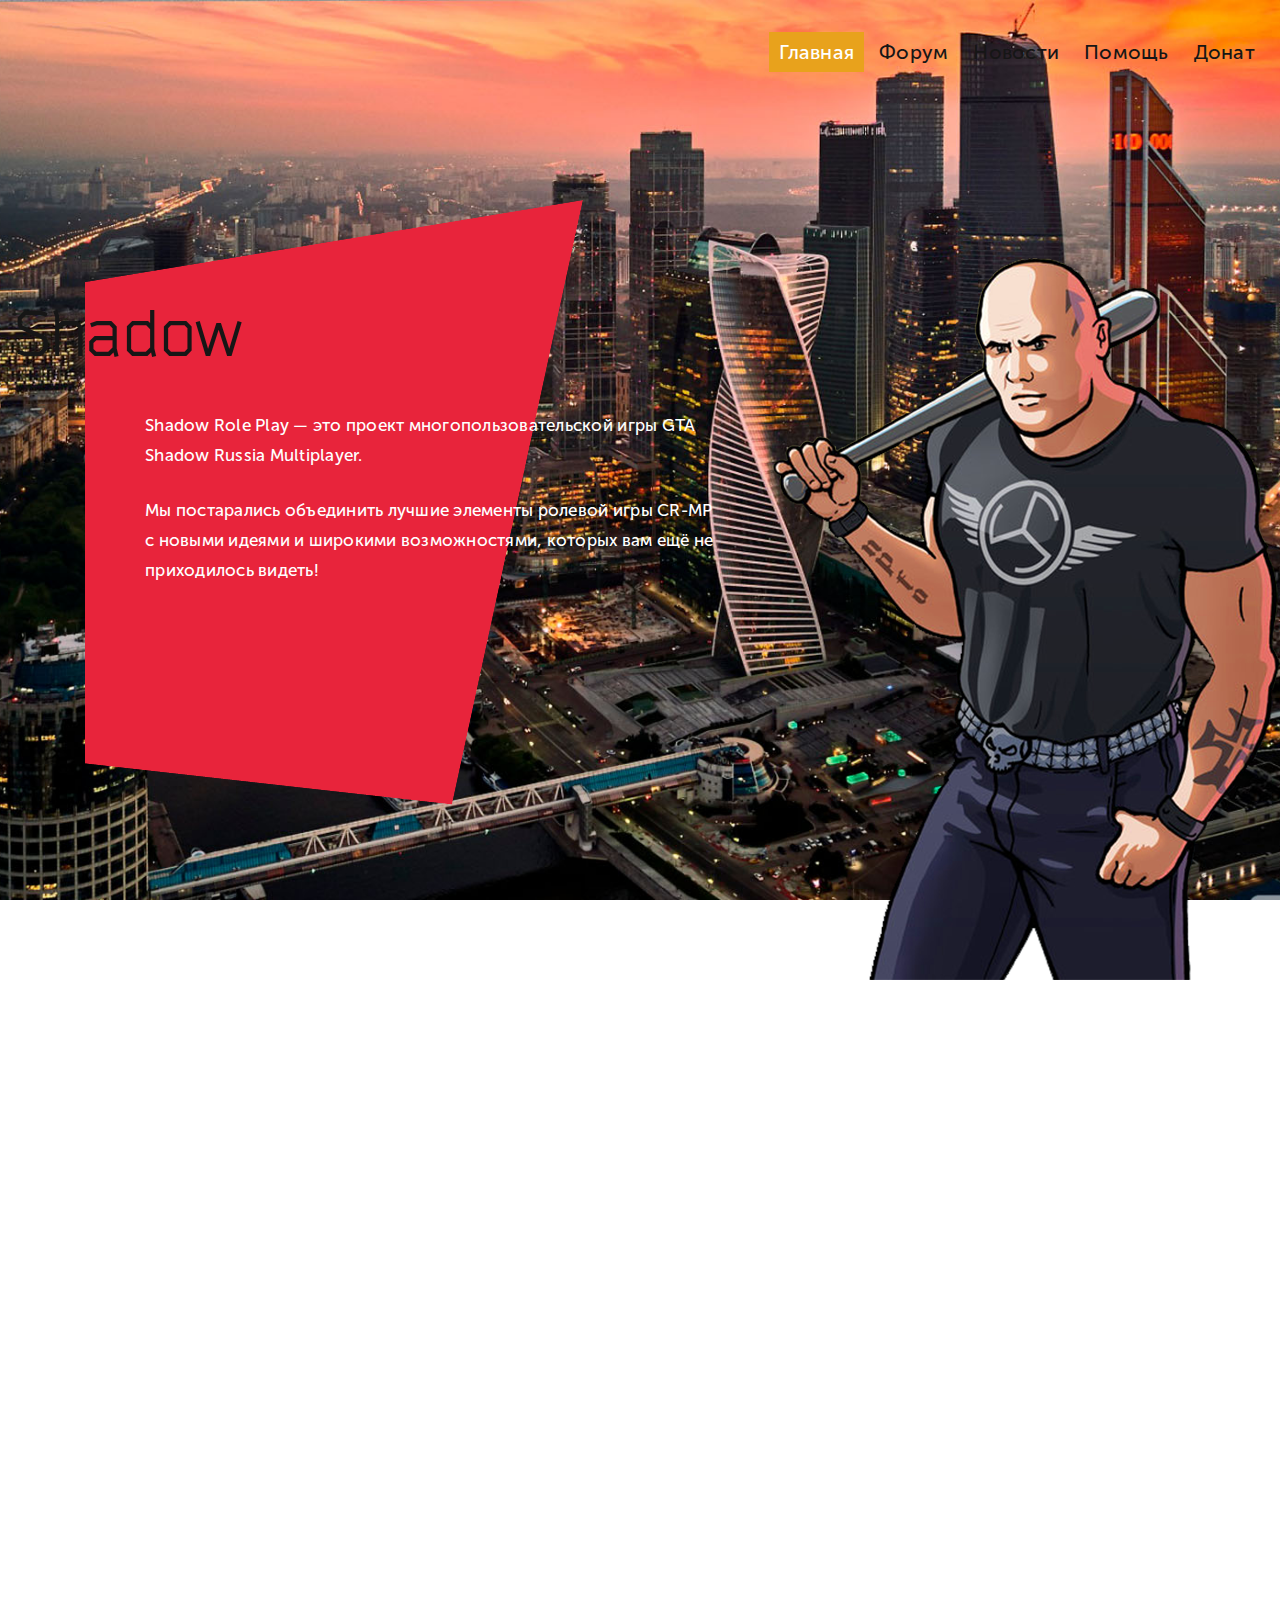
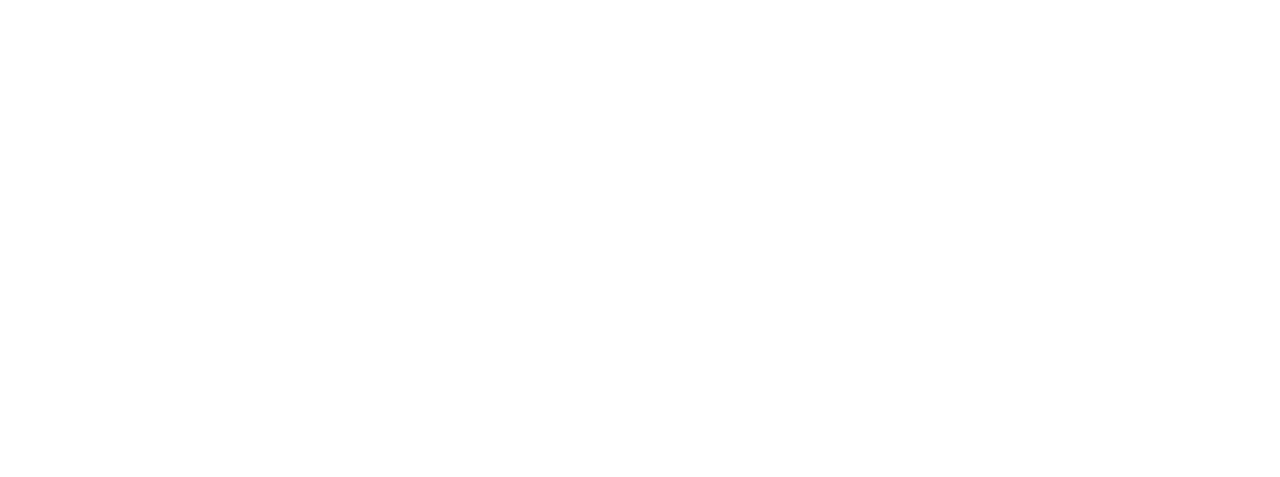
==== index.html @ d0407b4a "init.commit" ====
<!DOCTYPE html>
<html lang="ru">
<head>
	<meta charset="utf-8" />
    <meta http-equiv="X-UA-Compatible" content="IE=edge">
    <meta name="viewport" content="width=device-width, initial-scale=1">	
	<title>Shadow Role Play - Главная страница</title>
	<meta name="keywords" content="" />
	<meta name="description" content="" />    
    <script src="https://cdnjs.cloudflare.com/ajax/libs/html5shiv/3.7.3/html5shiv.min.js"></script>
	<link href="templates/crmp-rp-v3/css/font-awesome.min.css" rel="stylesheet">
	<link rel="stylesheet" href="templates/crmp-rp/jquery-ui.css">
    <link href="templates/crmp-rp-v3/css/style.css@v=1.09.css" rel="stylesheet">	
</head>

<body class="homepage">

<div class="wrapper">

	<header class="header" id="parallax">
        <div class="wrap">
            <a class="logo wow fadeInDown" href="index.html#"></a>
            <a class="navicon-button wow fadeInDown" role="button" data-wow-delay="0.5s" id="main_menu"><span class="navicon"></span></a>
            <nav class="wow fadeInDown">
                <ul>
                    <li class="active"><a href="index.html">Главная</a></li>
                    <li><a href="forum.html">Форум</a></li>
                    <li><a href="news.html">Новости</a></li>
                    <li><a href="faq.html">Помощь</a></li>
                    <li><a href="donate.html">Донат</a></li>
					
                </ul>
            </nav>
            <div class="layer-man wow fadeInRight" data-wow-delay="0.5s"><div></div></div>  
            <div class="header-text">
                <div class="layer-header-text wow fadeInLeft"><div></div></div>
                <h1 class="wow fadeInLeft" data-wow-delay="0.2s">Shadow</h1>
                <div class="text wow fadeInLeft" data-wow-delay="0.8s">
                    <p>Shadow Role Play — это проект многопользовательской 
                    игры GTA Shadow Russia Multiplayer. </p>

                    <p>Мы постарались объединить лучшие элементы ролевой игры CR-MP 
                    с новыми идеями и широкими возможностями, которых вам 
                    ещё не приходилось видеть!</p>
                </div>                 
            </div>
        </div> 
        <div class="parallax-layer" data-ibg-bg="img/bg_header.jpg">
        </div>
	</header><!-- .header-->

	<main class="content">
        <div class="wrap">
            <h2 class="wow fadeInDown">Как начать играть?</h2>
            <ul class="how_start clearfix">
                <li class="item-1 wow fadeInLeft"><span><a style='cursor:pointer' onclick='dd1()'>Скачать GTA Criminal Russia</a> Чистая сборка, без всяких<br/> модификаций и дополнений</span></li>
                <li class="item-2 wow fadeInRight"><span><a href="#">Скачать ModPack</a> Для удобной игры с модификациями, обновленными автомобилями и скинами</span></li>
                <li class="item-3 wow fadeInUp" data-wow-delay="0.5s"><span><a href="http://download.crmprp.ru/multiplayer-cr-g-install.exe">Скачать Criminal Russia Multiplayer</a> Данная модификация позволит вам играть по сети со своими друзьями</span></li>
            </ul>
            


</div><!-- .wrapper -->

<footer class="footer">
    <div class="wrap">
        <div class="copyright wow zoomIn"><span class="footer-logo">Shadow.ru</span> &copy; 2017. Все права защищены, копирование материалов строго запрещено.</div>
        <div class="footer-social wow zoomIn">

            <a href="https://vk.com/shadow_crmp" class="social social-vk" target="_blank"><span class="fa fa-vk" aria-hidden="true"></span></a>
            <a href="https://www.youtube.com/aspud8" class="social social-yt" target="_blank"><span class="fa fa-youtube-play" aria-hidden="true"></span></a>
<!--LiveInternet counter--><script type="text/javascript">
document.write("<a href='https://www.liveinternet.ru/click' "+
"target=_blank><img src='https://counter.yadro.ru/hit?t45.6;r&quot;+escape(document.referrer)+((typeof(screen)==&quot;undefined&quot;)?&quot;&quot;:&quot;;s&quot;+screen.width+&quot;*&quot;+screen.height+&quot;*&quot;+(screen.colorDepth?screen.colorDepth:screen.pixelDepth))+&quot;;u&quot;+escape(document.URL)+&quot;;&quot;+Math.random()+&quot;' alt='' title='LiveInternet' "+
"border='0' width='21' height='21'><\/a>")
</script><!--/LiveInternet-->        </div>
    </div>
</footer><!-- .footer -->
    <div id='download_1' title='Загрузить через...' style='display:none;width:400px'><table style='width:100%'><tr><td style='text-align:center'><a href='http://cr-mp.ru/download/gtacriminalrussia2010_torrent.torrent'><img src='templates/crmp-rp/img/uTorrent.png'><br>Скачать через Torrent</a></td><td style='text-align:center'><a href='http://download.crmprp.ru/gtacr.rar'><img src='templates/crmp-rp/img/Network.png'><br>Скачать с сервера</a></td></tr></table></div>
    <script src="https://ajax.googleapis.com/ajax/libs/jquery/1.12.4/jquery.min.js"></script>
	<script src="templates/crmp-rp/jquery-ui.js"></script>    
    <script src="templates/crmp-rp-v3/js/jquery.plaxmove.js"></script>
    
    <script src="templates/crmp-rp-v3/js/wow.min.js"></script>
    <script src="templates/crmp-rp-v3/js/main.js@v=1.09"></script>
	
<script>
  (function(i,s,o,g,r,a,m){i['GoogleAnalyticsObject']=r;i[r]=i[r]||function(){
  (i[r].q=i[r].q||[]).push(arguments)},i[r].l=1*new Date();a=s.createElement(o),
  m=s.getElementsByTagName(o)[0];a.async=1;a.src=g;m.parentNode.insertBefore(a,m)
  })(window,document,'script','https://www.google-analytics.com/analytics.js','ga');

  ga('create', 'UA-104953680-1', 'auto');
  ga('send', 'pageview');

</script>
</body>
</html>
---- templates/crmp-rp-v3/css/style.css@v=1.09.css ----
/* Eric Meyer's CSS Reset */
html, body, div, span, applet, object, iframe,
h1, h2, h4, h5, h6, p, blockquote, pre,
a, abbr, acronym, address, big, cite, code,
del, dfn, em, img, ins, kbd, q, s, samp,
small, strike, strong, sub, sup, tt, var,
b, u, i, center,
dl, dt, dd, ol, ul, li,
fieldset, form, label, legend,
table, caption, tbody, tfoot, thead, tr, th, td,
article, aside, canvas, details, embed,
figure, figcaption, footer, header, hgroup,
menu, nav, output, ruby, section, summary,
time, mark, audio, video {
	margin: 0;
	padding: 0;
	border: 0;
	font-size: 100%;
	font: inherit;
	vertical-align: baseline;
}
/* HTML5 display-role reset for older browsers */
article, aside, details, figcaption, figure,
footer, header, hgroup, menu, nav, section {
	display: block;
}
body {
	line-height: 1;
}
ol, ul {
	list-style: none;
}
blockquote, q {
	quotes: none;
}
blockquote:before, blockquote:after,
q:before, q:after {
	content: '';
	content: none;
}
table {
	border-collapse: collapse;
	border-spacing: 0;
}
/* End of Eric Meyer's CSS Reset */

@font-face {
	font-family: 'Museo Cyrl';
	src: url('fonts/Museo_Sans_Cyrillic.eot');
	src: local('☺'), url('fonts/Museo_Sans_Cyrillic.woff') format('woff'), url('fonts/Museo_Sans_Cyrillic.ttf.html') format('truetype'), url('fonts/Museo_Sans_Cyrillic.svg') format('svg');
	font-weight: normal;
	font-style: normal;
}
/*
@font-face {
	font-family: 'Museo Cyrl';
	src: url('fonts/exljbris - Museo Cyrl 500.eot');
	src: local('☺'), url('fonts/exljbris - Museo Cyrl 500.woff') format('woff'), url('fonts/exljbris - Museo Cyrl 500.ttf') format('truetype'), url('fonts/exljbris - Museo Cyrl 500.svg') format('svg');
	font-weight: normal;
	font-style: normal;
}
*/
@font-face {
	font-family: 'Museo Cyrl';
	src: url('fonts/exljbris - Museo Cyrl 700.eot');
	src: local('☺'), url('fonts/exljbris - Museo Cyrl 700.woff') format('woff'), url('fonts/exljbris - Museo Cyrl 700.ttf.html') format('truetype'), url('fonts/exljbris - Museo Cyrl 700.svg') format('svg');
	font-weight: 700;
	font-style: normal;
}
@font-face {
	font-family: 'Bender';
	src: url('fonts/Bender.eot');
	src: local('☺'), url('fonts/Bender.woff') format('woff'), url('fonts/Bender.ttf.html') format('truetype'), url('fonts/Bender.svg') format('svg');
	font-weight: normal;
	font-style: normal;
}

* {
    -webkit-box-sizing: border-box;
    box-sizing: border-box;
}
html {
	height: 100%;
}
article, aside, details, figcaption, figure, footer, header, hgroup, main, nav, section, summary {
	display: block;
}
body {
	font: 17px 'Museo Cyrl', sans-serif;
    line-height: 30px;
    letter-spacing: 0.015em;
    color: #161616;
    height: 100%;
}
	h3{
	font-size: 21px;
	color: #db4242;
	}
.user_list{
width:100%;
margin-bottom:50px;
border-collapse: collapse;
}
.user_list td{
padding: 5px;
}
.user_list tr:hover{
cursor:pointer;
background-color:#F5F5F5;
}
#search{
width: 600px;
height: 20px;
margin: 5px;
}
.pageCell{
padding: 3px;
background-color: #fff;
margin: 2px;
border-radius: 11px;
}
.wrapper {
	margin: 0 auto;
	min-height: 100%;
	height: auto !important;
	height: 100%;
    background: #fff url(../img/bg.jpg) repeat-y 50% 298px;
    background-attachment: fixed;
}
.homepage .wrapper { 
    background-position: 50% 980px;
}
.wrap {
    max-width: 1470px;   
	margin: 0 auto;
    padding: 0 15px;
}
img {
    max-width: 100%;
    height: auto;
}
a {
    color: #e8a21c;
    -webkit-transition: all 0.4s;
    transition: all 0.4s;
}
a:hover {
    text-decoration: none;
}
.clearfix:before, .clearfix:after {
    display: table;
    content: "";
}
.clearfix:after {
    clear: both;
}
.hidden { 
    display: none;
}
.red {
    color: #e8243b;
}
h1, .h1 {
    font-family: 'Bender';
    font-size: 65px;
    line-height: 1;
    font-weight: normal;
    letter-spacing: 0.01em;
}
h2, .h2, h1.page-title {
    font-family: 'Bender';
    font-size: 55px;
    line-height: 1;
    font-weight: normal;
    letter-spacing: 0.025em;
}


	.profile_menu li{
	display: inline-block;
	line-height: 1;
	}

	.profile_menu li a{
	color:#fff;
	text-decoration:none;
	margin-left:3px;
	background-color:#e8a21c;
	padding:4px;
	border-radius:3px;
	}

/* Header
-----------------------------------------------------------------------------*/
.header {
	height: 298px;
	background: url(../img/bg_page.jpg) no-repeat 50% 0;
    background-attachment: fixed;    
    padding-top: 0px;
    position: relative;
    overflow: hidden;
}
.homepage .header {
    height: 980px;
    background-image: url(../img/bg_header.jpg);
    background-size: cover;
}
.header .wrap {
    padding-top: 40px;
    position: relative;
    height: 100%;
    z-index: 2;    
}
.logo {
    float: left;
    width: 199px;
    height: 33px;
    background: url(../img/logo.png) no-repeat 0 0;
}
.navicon-button {
    display: none;
}
.header nav {
    float: right;
}
.header nav ul {
    display: table;
    margin-top: -8px;
    font-size: 0;
}
.header nav li {
    display: inline-block;    
    line-height: 1;
}
.header nav li a {
    display: block;
    margin-right: 5px;
    padding: 10px 10px;
    font-size: 20px;
    line-height: 1;
    color: #161616;
    text-decoration: none;
}
.header nav li:last-child a {
    margin-right: 0;
}
.header nav li a:hover, .header nav li.active a, .header nav li.current a {
    background: #e8a21c;
    color: #fff;
}
.layer-man {
    width: 509px;
    height: 724px;
    position: absolute;
    bottom: 0;
    left: auto;
    right: 80px;   
}
.layer-man div {
    width: 509px;
    height: 724px;
    position: absolute;
}
.header-text {
    clear: both;
    position: relative;
    margin-top: 260px;
}
.layer-header-text {
    display: block;
    width: 498px;
    height: 605px;
    position: absolute;
    top: -100px;
    left: 135px;
    z-index: 1;
}
.layer-header-text div {
    width: 498px;
    height: 605px;
    background: url(../img/bg-title.png) no-repeat 0 0;
    position: absolute;
    -webkit-transition: all 0.1s;
    transition: all 0.1s;
}
.header-text h1 {
    max-width: 620px;
    position: relative;
    z-index: 2;
}
.header-text .text {
    color: #fff;
    max-width: 580px;
    margin-top: 45px;
    margin-left: 260px;
    position: relative;
    z-index: 2;
}
.header-text .text p {
    margin-bottom: 25px;
}


/* Middle
-----------------------------------------------------------------------------*/
.content {
	padding: 80px 0 50px;  
    overflow-x: hidden;
}
.homepage .content {
    padding-top: 110px;
}
.homepage .content h2, .homepage .content .h2 {
    text-align: center;
    margin-bottom: 90px;
}
.how_start {
    margin-bottom: 140px;
}
.how_start li   {
    position: relative;
    display: block;
    width: 50%;
    max-width: 560px;
    height: 430px;
    float: left;
    padding-top: 210px;
}
.how_start .item-2 {
    max-width: 570px;
    float: right;
    padding-top: 65px;
}
.how_start .item-3 {
    width: 50%;
    max-width: 645px;
    margin: 0 auto;
    padding-top: 230px;
    float: none;
    clear: both;
    top: -208px;
    left: -40px;
    margin-bottom: -208px;    
}
.how_start li:before {
    content: '';
    display: block;    
    position: absolute;
    top: 0;
    left: 0;
    background: url(../img/how_work_1.png) no-repeat 0 0;
}
.how_start .item-1:before {
    width: 448px;
    height: 430px;
    left: auto;
    right: 0;
}
.how_start .item-2:before {
    width: 493px;
    height: 414px;
    left: auto;
    right: 0;
    background-image: url(../img/how_work_2.png);
}
.how_start .item-3:before {
    width: 473px;
    height: 429px;
    left: auto;
    right: 20px;
    background-image: url(../img/how_work_3.png);
}
.how_start li  span {
    line-height: 30px;
    max-width: 350px;
    display: block;
    position: relative;
    z-index: 2;
}
.how_start li strong, .how_start li a {
    font-size: 25px;
    line-height: 37px;
    color: #e8243b;
    display: block;
    margin-bottom: 10px;
    max-width: 350px;
    text-decoration: none;
}
.how_start li a:hover {
    text-decoration: underline;
}
.monitoring {
    max-width: 1090px;
    margin: 0 auto 200px;
}
.monitoring-item {
    padding: 0 260px 0 150px;
    margin: 0 auto 55px;
    position: relative;
}
.name-server {
    font-size: 25px;
    line-height: 40px;
    position: absolute;
    top: 0;
    left: 0;
}
.monitoring-item .progress-bar {    
    font-size: 20px;
    line-height: 40px;
    color: #fff;
    height: 40px;
    padding: 0 20px;
    background: #c0c0c0;
    position: relative;
    margin-bottom: 12px;
}
.monitoring-item .progress-bar .current-progress {
    background: #e8243b;
    height: 40px;
    position: absolute;
    top: 0;
    left: 0;
    z-index: 1;
    opacity: 0;    
}
.monitoring-item .currentcount {
    position: relative;
    z-index: 2;
}
.monitoring-item .maxcount {
    float: right;
}
.acions-server {
    position: absolute;
    top: 7px;
    right: 0;
}
.button-red, .button-gold {
    display: inline-block;    
    height: 25px;    
    padding: 0 15px;
    background: #e8243b;
    color: #fff;
    font-size: 12px;
    line-height: 26px;
    letter-spacing: 0.015em;
    text-decoration: none;
    text-align: center;
    border-radius: 3px;
    position: relative;
    top: 0px;
    border: 0;
    outline: none;
    cursor: pointer;    
}
.button-gold {
    width: auto;
    min-width: 90px;
    background: #e8a21c;
    color: #000;
}
.button-big {
    height: 63px;
    font-size: 20px;
    line-height: 63px;
    padding: 0 35px;
}
.button-red:hover {
    background: #fa2740;
}
.button-gold:hover {
    background: #f8ad1e;
}
.button-red:active, .button-gold:active {
    position: relative;
    top: 2px;
}
.monitoring-item  .button-red, .monitoring-item .button-gold {
    float: right;
}
.monitoring-item .button-gold {
    margin-left: 25px;
}
.total-online {
    font-size: 22px;
    padding-left: 150px;
}


/* FAQ
--------------------------*/
h1.page-title {
    text-align: center;
    margin-bottom: 90px;
}
.faq-list {
    display: table;
    font-size: 0;
    margin-bottom: 140px;
}
.item-faq {
    display: inline-block;
    vertical-align: top;
    width: 49.5%;
    padding-right: 70px;
    margin-bottom: 40px;
}
.item-faq:nth-child(2n) {
    padding-right: 0;
    padding-left: 70px;
}
.item-faq span {
    font-size: 25px;
    color: #e8243b;
    letter-spacing: 0.025em;
    display: block;
    margin-bottom: 20px;
}
.item-faq p {
    margin-bottom: 20px;
    font-size: 14px;    
}
.item-faq p:last-child {
    margin-bottom: 0;
}


/* News
--------------------------*/
.count-subscribers {
    font-size: 20px;
    line-height: 32px;
    text-align: center;
    margin: -50px 0 90px;
}
.count-subscribers .fa {
    font-size: 22px;
    line-height: 32px;
    width: 32px;
    height: 32px;
    background: #e8243b;
    color: #fff;
    text-align: center;
    margin-right: 15px;
}
.news-list {
    display: table;
    font-size: 0;
    width: 100%;
    text-align: center;
}
.item-news {
    display: inline-block;
    vertical-align: top;
    width: 33.3%;
    max-width: 480px;
    height: 290px;
    position: relative;
    padding: 45px 0 0 60px;
    margin-right: 0;
    margin-bottom: 120px;
}
.type-1 + .type-2 {
    left: 15px;
}
.type-2 + .type-3 {
    left: -18px;
}
.type-3:nth-child(3n+1) + .type-1 {
    left: 35px;
}
.type-3:nth-child(3n+1) + .type-1  + .type-2 {
    left: 45px;
}
.type-2:nth-child(3n+1) {
    margin-right: -16px;
}
.type-3:nth-child(3n+1) {
    left: 18px;
}
.item-news.type-1:before {
    content: '';
    display: block;
    width: 170px;
    height: 0;    
    border-top: 280px solid #e8243b;
    border-left: 35px solid transparent;
    border-right: 45px solid transparent;
    position: absolute;
    top: 10px;
    left: 0;
    z-index: 2;
}
.item-news.type-1.type-yellow:before {
    border-top: 280px solid #e8a21c;
}
.item-news.type-2:before {
    content: '';
    display: block;
    width: 170px;
    height: 0;    
    border-bottom: 280px solid #e8a21c;
    border-left: 34px solid transparent;
    border-right: 45px solid transparent;
    position: absolute;
    top: 10px;
    left: 0;
    z-index: 2;
}
.item-news.type-2.type-red:before {
    border-bottom: 280px solid #e8243b;
}
.item-news.type-3:before {
    content: '';
    display: block;
    width: 250px;
    height: 280px;    
    -webkit-transform: skew(-7deg);
    -ms-transform: skew(-7deg);
     -o-transform: skew(-7deg);
    transform: skew(-7deg);
	background: #e8243b;
    position: absolute;
    top: 10px;
    left: 0;
    z-index: 2;
}
.item-news.type-3.type-yellow:before {
    background: #e8a21c;
}
.item-news .img {
    width: 277px;
    height: 270px;
    -webkit-transform: skew(-7deg);
    -ms-transform: skew(-7deg);
    -o-transform: skew(-7deg);
    transform: skew(-7deg);
    position: absolute;
    top: 0;
    left: 200px;
    z-index: 1;
    overflow: hidden;
}
.item-news.type-3 .img {
    -webkit-transform: skew(7deg);
    -ms-transform: skew(7deg);
    -o-transform: skew(7deg);
    transform: skew(7deg);
}
.item-news.type-2 .img {
    left: 135px;
}
.item-news .img:after {
    content: '';
    display: block;
    width: 100%;
    height: 100%;
    background: #fff;
    opacity: 0.5;
    position: absolute;
    top: 0;
    left: 0;
}
.item-news .img img {
    max-width: inherit;
    height: inherit;
}
.item-news .text {
    position: relative;
    z-index: 3;
    font-size: 12px;
    line-height: 20px;
    padding-right: 65px;
    text-align: left;
	overflow: hidden;
	text-overflow: ellipsis;
	width: 435px;
	height: 220px;
}
ol {
    list-style: decimal;
    margin-left: 15px;
}
.date-news {
    position: absolute;
    left: 0;
    bottom: -45px;
    width: 100%;
    text-align: center;
    font-family: 'Bender', sans-serif;
    font-size: 17px;
    color: #e8243b;
    font-weight: 700;
    letter-spacing: 0.025em;
}
.item-news .text a {
    color: #161616;
}




/* Login/Donate
--------------------------*/
.fullwidth .header {
    background: none;
    height: auto;
    position: absolute;
    width: 100%;
}
.fullwidth .wrapper {
    background: url('../img/bg_login.jpg') no-repeat 0 0;
    background-attachment: fixed;
    background-size: cover;
    display: table;
    width: 100%;
    height: 100% !important;
}
.donate .wrapper {
    background-image: url('../img/bg_donate.jpg');
}
.fullwidth .layer-wrapper {        
    position: absolute;
    top: 0;
    left: 0;
    width: 100%;
    height: 100%;
    overflow: hidden;
}
.fullwidth .layer-wrapper div {
    background: url('../img/bg_login.jpg') no-repeat 0 0;
    background-size: cover;
    position: absolute;
    top: 0;
    left: 0;
    width: 110%;
    height: 110%;
    -webkit-transition: all 0.1s;
    transition: all 0.1s;
}
.fullwidth .content {
    display: table-cell;
    vertical-align: middle;
    padding: 0;
    overflow: hidden;
}
.fullwidth .content .wrap {
    max-width: 730px;
    position: relative;
}
.donate .content .wrap {
    max-width: 1470px;
}
.fullwidth .content .h2 {
    text-align: center;
    letter-spacing: 0.015em;
    margin-bottom: 50px;
    position: relative;
    z-index: 2;
}
.form-row {
    max-width: 400px;
    margin: 0 auto 40px;
    position: relative;
}
.form-row:last-child {
    margin-bottom: 0 !important;
}
.form-row input, .form-row select, .form-row textarea {
    width: 100%;
    height: 52px;    
    font-family: 'Museo Cyrl', sans-serif;    
    font-size: 17px;    
    line-height: 52px;
    color: #161616;
    padding: 0 25px;
    background: #fff;
    border: 1px solid #fff;
    border-radius: 3px;
}
.form-row textarea {
    height: 150px;    
}
*::-webkit-input-placeholder { color: #161616; font-size: 17px; font-family: 'Museo Cyrl', sans-serif; }
*::-moz-placeholder { color: #161616; font-size: 17px; font-family: 'Museo Cyrl', sans-serif; }
*:-ms-input-placeholder { color: #161616; font-size: 17px; font-family: 'Museo Cyrl', sans-serif; }
.form-button {
    text-align: right;
}
.form-captcha {
    padding-right: 150px;
}
.form-captcha img {
    position: absolute;
    bottom: 0;
    right: 0;
}
.layer-form { 
    width: 547px;
    height: 707px;
    position: absolute;
    top: -47px !important;
    left: 50%;
    margin-left: -279px;
}
.layer-form div { 
    width: 547px;
    height: 707px;
    background: url(../img/bg-form-login.png) no-repeat 0 0;
    background-size: 100% auto;
    position: absolute;
    -webkit-transition: all 0.1s;
    transition: all 0.1s;
}

.table {
    display: table;
    width: 100%;
}
.donate .table form, .donate .table .donate-text {
    display: table-cell;
    vertical-align: middle;
}
.donate .table .donate-text {
    width: 60%;
}
.donate .table .inner-text {
    max-width: 680px;
    height: 430px;
    position: relative;
}
.donate .table .inner-text .h2 {
    line-height: 65px;
    max-width: 530px;
    padding-left: 110px;
    text-align: left;
    margin-bottom: 80px;
}
.donate .table .inner-text p {
    font-size: 20px;
    line-height: 33px;
    padding-left: 205px;
    color: #fff;
    position: relative;
    z-index: 2;
}
.donate .table .inner-text a {
    text-decoration: none;
}
.layer-donate {
    width: 460px;
    height: 600px;
    position: absolute;
    top: -88px !important;
    left: 0;
    z-index: 1;
}
.layer-donate div { 
    width: 460px;
    height: 600px;
    background: url(../img/bg-form-donate.png) no-repeat 0 0;
    background-size: 100% auto;
    position: absolute;
    top: 0;
    left: 0;
    -webkit-transition: all 0.1s;
    transition: all 0.1s;
}


/* User Page
--------------------------*/
.user-avatar {
    width: 250px;
    height: 250px;
    border-radius: 20px;
    overflow: hidden;
    margin: -215px auto 35px;
    position: relative;
}
.content.user_page {
    overflow-x: visible;
}
.user_page h1.page-title {
    margin-bottom: 45px;
}
.user-info {
    text-align: center;
    margin-bottom: 100px;
}
.user-info li {
    display: inline-block;
    font-size: 17px;
    margin-right: 60px;
    margin-bottom: 20px;
}
.user-info li:last-child {
    margin-right: 0;
}
.user-info li span {
    font-size: 22px;
    color: #e8a21c;
    display: inline-block;
    padding-left: 20px;
}
.user-statistic {
    width: 48%;
    float: left;
    margin-bottom: 120px;
}
.user-security {
    width: 51%;
    float: right;
    margin-bottom: 120px; 
}
.user-statistic .title, .user-security .title {
    color: #e8243b;
    font-size: 25px;
    line-height: 1;
    margin-bottom: 50px;
}

.info-list li {
    font-size: 22px;
    color: #e8a21c;
    margin-bottom: 15px;
}
.info-list li span {
    display: inline-block;
    font-size: 17px;
    color: #161616;
    width: 255px; 
}
.user-security .info-list li span {
    width: 310px;
}


/* Footer
-----------------------------------------------------------------------------*/
.footer {
	margin: -50px auto 0;
	height: 50px;
	position: relative;    
    z-index: 2;
}
.copyright {
    font-size: 12px;
    line-height: 14px;
    float: left;
    position: relative;
    top: 14px;
    padding-left: 160px;
}
.footer-social {
    display: table;
    float: right;
    text-align: right;
    font-size: 0;
}
.footer-social a {
    font-size: 24px;
    color: #161616;
    display: inline-block;
    padding: 0 10px;
    margin-left: 35px;
    margin-right: -10px;
    -webkit-transform: rotate(360deg);
    -ms-transform: rotate(360deg);
    transform: rotate(360deg);
}
.footer-social a:hover {
    color: #e8a21c;
    -webkit-transform: rotate(0deg);
    -ms-transform: rotate(0deg);
    transform: rotate(0deg);
}
.footer-social a:first-child {
    margin-left: 0;
}
.footer-logo {
    text-transform: uppercase;
    font-size: 27px;
    position: absolute;
    left: 0;
    top: -4px;
}

.move_logs{
width: 80%;
text-align: center;
margin: auto;
}

.move_logs td{
padding: 4px;
}

.move_logs th{
font-weight: bold;
}

.move_logs tr:hover{
cursor:pointer;
background-color:#F5F5F5;
}


/* Gray v1.5.0 (https://github.com/karlhorky/gray) | MIT
-----------------------------------------------------------------------------*/
.grayscale{filter:url("data:image/svg+xml;utf8,<svg xmlns='http://www.w3.org/2000/svg'><filter id='grayscale'><feColorMatrix type='saturate' values='0'/></filter></svg>#grayscale");-webkit-filter:grayscale(1);filter:grayscale(1);filter:gray}.grayscale.grayscale-fade{transition:filter .5s}@media screen and (-webkit-min-device-pixel-ratio:0){.grayscale.grayscale-fade{-webkit-transition:-webkit-filter .5s;transition:-webkit-filter .5s}}.grayscale.grayscale-fade:hover,.grayscale.grayscale-off{-webkit-filter:grayscale(0);filter:grayscale(0)}.grayscale.grayscale-replaced{-webkit-filter:none;filter:none}.grayscale.grayscale-replaced>svg{-webkit-transition:opacity .5s ease;transition:opacity .5s ease;opacity:1}.grayscale.grayscale-replaced.grayscale-fade:hover>svg,.grayscale.grayscale-replaced.grayscale-off>svg{opacity:0}


/*!
Chosen, a Select Box Enhancer for jQuery and Prototype
by Patrick Filler for Harvest, http://getharvest.com
Version 1.6.2
-----------------------------------------------------------------------------*/
.desctop .chosen-select {
    opacity: 0;
}
.chosen-container{position:relative;display:inline-block;vertical-align:middle;font-size:13px;-webkit-user-select:none;-moz-user-select:none;user-select:none}.chosen-container *{-webkit-box-sizing:border-box;-moz-box-sizing:border-box;box-sizing:border-box}.chosen-container .chosen-drop{position:absolute;top:100%;left:-9999px;z-index:1010;width:100%;border:1px solid #aaa;border-top:0;background:#fff;box-shadow:0 4px 5px rgba(0,0,0,.15)}.chosen-container.chosen-with-drop .chosen-drop{left:0}.chosen-container a{cursor:pointer}.chosen-container .chosen-single .group-name,.chosen-container .search-choice .group-name{margin-right:4px;overflow:hidden;white-space:nowrap;text-overflow:ellipsis;font-weight:400;color:#999}.chosen-container .chosen-single .group-name:after,.chosen-container .search-choice .group-name:after{content:":";padding-left:2px;vertical-align:top}.chosen-container-single .chosen-single{position:relative;display:block;overflow:hidden;padding:0 0 0 8px;height:25px;border:1px solid #aaa;border-radius:5px;background-color:#fff;background:-webkit-gradient(linear,50% 0,50% 100%,color-stop(20%,#fff),color-stop(50%,#f6f6f6),color-stop(52%,#eee),color-stop(100%,#f4f4f4));background:-webkit-linear-gradient(#fff 20%,#f6f6f6 50%,#eee 52%,#f4f4f4 100%);background:-moz-linear-gradient(#fff 20%,#f6f6f6 50%,#eee 52%,#f4f4f4 100%);background:-o-linear-gradient(#fff 20%,#f6f6f6 50%,#eee 52%,#f4f4f4 100%);background:linear-gradient(#fff 20%,#f6f6f6 50%,#eee 52%,#f4f4f4 100%);background-clip:padding-box;box-shadow:0 0 3px #fff inset,0 1px 1px rgba(0,0,0,.1);color:#444;text-decoration:none;white-space:nowrap;line-height:24px}.chosen-container-single .chosen-default{color:#999}.chosen-container-single .chosen-single span{display:block;overflow:hidden;margin-right:26px;text-overflow:ellipsis;white-space:nowrap}.chosen-container-single .chosen-single-with-deselect span{margin-right:38px}.chosen-container-single .chosen-single abbr{position:absolute;top:6px;right:26px;display:block;width:12px;height:12px;background:url(../img/chosen-sprite.png) -42px 1px no-repeat;font-size:1px}.chosen-container-single .chosen-single abbr:hover,.chosen-container-single.chosen-disabled .chosen-single abbr:hover{background-position:-42px -10px}.chosen-container-single .chosen-single div{position:absolute;top:0;right:0;display:block;width:18px;height:100%}.chosen-container-single .chosen-single div b{display:block;width:100%;height:100%;background:url(../img/chosen-sprite.png) 0 2px no-repeat}.chosen-container-single .chosen-search{position:relative;z-index:1010;margin:0;padding:3px 4px;white-space:nowrap}.chosen-container-single .chosen-search input[type=text]{margin:1px 0;padding:4px 20px 4px 5px;width:100%;height:auto;outline:0;border:1px solid #aaa;background:url(../img/chosen-sprite.png) 100% -20px no-repeat;font-size:1em;font-family:sans-serif;line-height:normal;border-radius:0}.chosen-container-single .chosen-drop{margin-top:-1px;border-radius:0 0 4px 4px;background-clip:padding-box}.chosen-container-single.chosen-container-single-nosearch .chosen-search{position:absolute;left:-9999px}.chosen-container .chosen-results{color:#444;position:relative;overflow-x:hidden;overflow-y:auto;margin:0 4px 4px 0;padding:0 0 0 4px;max-height:240px;-webkit-overflow-scrolling:touch}.chosen-container .chosen-results li{display:none;margin:0;padding:5px 6px;list-style:none;line-height:15px;word-wrap:break-word;-webkit-touch-callout:none}.chosen-container .chosen-results li.active-result{display:list-item;cursor:pointer}.chosen-container .chosen-results li.disabled-result{display:list-item;color:#ccc;cursor:default}.chosen-container .chosen-results li.highlighted{background-color:#3875d7;background-image:-webkit-gradient(linear,50% 0,50% 100%,color-stop(20%,#3875d7),color-stop(90%,#2a62bc));background-image:-webkit-linear-gradient(#3875d7 20%,#2a62bc 90%);background-image:-moz-linear-gradient(#3875d7 20%,#2a62bc 90%);background-image:-o-linear-gradient(#3875d7 20%,#2a62bc 90%);background-image:linear-gradient(#3875d7 20%,#2a62bc 90%);color:#fff}.chosen-container .chosen-results li.no-results{color:#777;display:list-item;background:#f4f4f4}.chosen-container .chosen-results li.group-result{display:list-item;font-weight:700;cursor:default}.chosen-container .chosen-results li.group-option{padding-left:15px}.chosen-container .chosen-results li em{font-style:normal;text-decoration:underline}.chosen-container-multi .chosen-choices{position:relative;overflow:hidden;margin:0;padding:0 5px;width:100%;height:auto;border:1px solid #aaa;background-color:#fff;background-image:-webkit-gradient(linear,50% 0,50% 100%,color-stop(1%,#eee),color-stop(15%,#fff));background-image:-webkit-linear-gradient(#eee 1%,#fff 15%);background-image:-moz-linear-gradient(#eee 1%,#fff 15%);background-image:-o-linear-gradient(#eee 1%,#fff 15%);background-image:linear-gradient(#eee 1%,#fff 15%);cursor:text}.chosen-container-multi .chosen-choices li{float:left;list-style:none}.chosen-container-multi .chosen-choices li.search-field{margin:0;padding:0;white-space:nowrap}.chosen-container-multi .chosen-choices li.search-field input[type=text]{margin:1px 0;padding:0;height:25px;outline:0;border:0!important;background:0 0!important;box-shadow:none;color:#999;font-size:100%;font-family:sans-serif;line-height:normal;border-radius:0}.chosen-container-multi .chosen-choices li.search-choice{position:relative;margin:3px 5px 3px 0;padding:3px 20px 3px 5px;border:1px solid #aaa;max-width:100%;border-radius:3px;background-color:#eee;background-image:-webkit-gradient(linear,50% 0,50% 100%,color-stop(20%,#f4f4f4),color-stop(50%,#f0f0f0),color-stop(52%,#e8e8e8),color-stop(100%,#eee));background-image:-webkit-linear-gradient(#f4f4f4 20%,#f0f0f0 50%,#e8e8e8 52%,#eee 100%);background-image:-moz-linear-gradient(#f4f4f4 20%,#f0f0f0 50%,#e8e8e8 52%,#eee 100%);background-image:-o-linear-gradient(#f4f4f4 20%,#f0f0f0 50%,#e8e8e8 52%,#eee 100%);background-image:linear-gradient(#f4f4f4 20%,#f0f0f0 50%,#e8e8e8 52%,#eee 100%);background-size:100% 19px;background-repeat:repeat-x;background-clip:padding-box;box-shadow:0 0 2px #fff inset,0 1px 0 rgba(0,0,0,.05);color:#333;line-height:13px;cursor:default}.chosen-container-multi .chosen-choices li.search-choice span{word-wrap:break-word}.chosen-container-multi .chosen-choices li.search-choice .search-choice-close{position:absolute;top:4px;right:3px;display:block;width:12px;height:12px;background:url(../img/chosen-sprite.png) -42px 1px no-repeat;font-size:1px}.chosen-container-multi .chosen-choices li.search-choice .search-choice-close:hover{background-position:-42px -10px}.chosen-container-multi .chosen-choices li.search-choice-disabled{padding-right:5px;border:1px solid #ccc;background-color:#e4e4e4;background-image:-webkit-gradient(linear,50% 0,50% 100%,color-stop(20%,#f4f4f4),color-stop(50%,#f0f0f0),color-stop(52%,#e8e8e8),color-stop(100%,#eee));background-image:-webkit-linear-gradient(#f4f4f4 20%,#f0f0f0 50%,#e8e8e8 52%,#eee 100%);background-image:-moz-linear-gradient(#f4f4f4 20%,#f0f0f0 50%,#e8e8e8 52%,#eee 100%);background-image:-o-linear-gradient(#f4f4f4 20%,#f0f0f0 50%,#e8e8e8 52%,#eee 100%);background-image:linear-gradient(#f4f4f4 20%,#f0f0f0 50%,#e8e8e8 52%,#eee 100%);color:#666}.chosen-container-multi .chosen-choices li.search-choice-focus{background:#d4d4d4}.chosen-container-multi .chosen-choices li.search-choice-focus .search-choice-close{background-position:-42px -10px}.chosen-container-multi .chosen-results{margin:0;padding:0}.chosen-container-multi .chosen-drop .result-selected{display:list-item;color:#ccc;cursor:default}.chosen-container-active .chosen-single{border:1px solid #5897fb;box-shadow:0 0 5px rgba(0,0,0,.3)}.chosen-container-active.chosen-with-drop .chosen-single{border:1px solid #aaa;-moz-border-radius-bottomright:0;border-bottom-right-radius:0;-moz-border-radius-bottomleft:0;border-bottom-left-radius:0;background-image:-webkit-gradient(linear,50% 0,50% 100%,color-stop(20%,#eee),color-stop(80%,#fff));background-image:-webkit-linear-gradient(#eee 20%,#fff 80%);background-image:-moz-linear-gradient(#eee 20%,#fff 80%);background-image:-o-linear-gradient(#eee 20%,#fff 80%);background-image:linear-gradient(#eee 20%,#fff 80%);box-shadow:0 1px 0 #fff inset}.chosen-container-active.chosen-with-drop .chosen-single div{border-left:none;background:0 0}.chosen-container-active.chosen-with-drop .chosen-single div b{background-position:-18px 2px}.chosen-container-active .chosen-choices{border:1px solid #5897fb;box-shadow:0 0 5px rgba(0,0,0,.3)}.chosen-container-active .chosen-choices li.search-field input[type=text]{color:#222!important}.chosen-disabled{opacity:.5!important;cursor:default}.chosen-disabled .chosen-choices .search-choice .search-choice-close,.chosen-disabled .chosen-single{cursor:default}.chosen-rtl{text-align:right}.chosen-rtl .chosen-single{overflow:visible;padding:0 8px 0 0}.chosen-rtl .chosen-single span{margin-right:0;margin-left:26px;direction:rtl}.chosen-rtl .chosen-single-with-deselect span{margin-left:38px}.chosen-rtl .chosen-single div{right:auto;left:3px}.chosen-rtl .chosen-single abbr{right:auto;left:26px}.chosen-rtl .chosen-choices li{float:right}.chosen-rtl .chosen-choices li.search-field input[type=text]{direction:rtl}.chosen-rtl .chosen-choices li.search-choice{margin:3px 5px 3px 0;padding:3px 5px 3px 19px}.chosen-rtl .chosen-choices li.search-choice .search-choice-close{right:auto;left:4px}.chosen-rtl .chosen-drop,.chosen-rtl.chosen-container-single-nosearch .chosen-search{left:9999px}.chosen-rtl.chosen-container-single .chosen-results{margin:0 0 4px 4px;padding:0 4px 0 0}.chosen-rtl .chosen-results li.group-option{padding-right:15px;padding-left:0}.chosen-rtl.chosen-container-active.chosen-with-drop .chosen-single div{border-right:none}.chosen-rtl .chosen-search input[type=text]{padding:4px 5px 4px 20px;background:url(../img/chosen-sprite.png) -30px -20px no-repeat;direction:rtl}.chosen-rtl.chosen-container-single .chosen-single div b{background-position:6px 2px}.chosen-rtl.chosen-container-single.chosen-with-drop .chosen-single div b{background-position:-12px 2px}@media only screen and (-webkit-min-device-pixel-ratio:1.5),only screen and (min-resolution:144dpi),only screen and (min-resolution:1.5dppx){.chosen-container .chosen-results-scroll-down span,.chosen-container .chosen-results-scroll-up span,.chosen-container-multi .chosen-choices .search-choice .search-choice-close,.chosen-container-single .chosen-search input[type=text],.chosen-container-single .chosen-single abbr,.chosen-container-single .chosen-single div b,.chosen-rtl .chosen-search input[type=text]{background-image:url(https://crmprp.ru/templates/crmp-rp-v3/css/chosen-sprite@2x.png)!important;background-size:52px 37px!important;background-repeat:no-repeat!important}}
.chosen-container-single .chosen-single {
    height: 52px;
    font-size: 17px;
    line-height: 52px;
    padding-left: 25px;
    
    border: 1px solid #fff !important;
    -moz-border-radius-bottomright: 0;
    border-bottom-right-radius: 0;
    -moz-border-radius-bottomleft: 0;
    border-bottom-left-radius: 0;
    border-radius: 3px !important;
    background-image: none;
    background-image: none;
    background-image: none;
    background-image: none;
    background-image: none;
    background: #fff !important;
    box-shadow: none !important;
}
.chosen-container .chosen-results {
    padding: 0;
    margin: 0;
}
.chosen-container .chosen-drop {
    border: 0;    
}
.chosen-container .chosen-results li {
    padding: 8px 25px;
}
.chosen-container-single .chosen-single div b {
    background: none;
    width: 0;
    height: 0;
    border-top: 8px solid #161616;
    border-left: 9px solid transparent;
    border-right: 9px solid transparent;
    position: absolute;
    top: 50%;
    right: 15px;
    margin-top: -4px;
}
.chosen-container .chosen-results li.highlighted {
    background: #e8243b;
    color: #fff;
}
.chosen-container-single .chosen-default {
    color: #161616;
}


/* Animate.css
-----------------------------------------------------------------------------*/
.wow {
    visibility: hidden;
}
.animated {
  -webkit-animation-duration: 1s;
  animation-duration: 1s;
  -webkit-animation-fill-mode: both;
  animation-fill-mode: both;
}

.animated.infinite {
  -webkit-animation-iteration-count: infinite;
  animation-iteration-count: infinite;
}

.animated.hinge {
  -webkit-animation-duration: 2s;
  animation-duration: 2s;
}

@-webkit-keyframes fadeIn {
  from {
    opacity: 0;
  }

  to {
    opacity: 1;
  }
}

@keyframes fadeIn {
  from {
    opacity: 0;
  }

  to {
    opacity: 1;
  }
}

.fadeIn {
  -webkit-animation-name: fadeIn;
  animation-name: fadeIn;
}

@-webkit-keyframes fadeInDown {
  from {
    opacity: 0;
    -webkit-transform: translate3d(0, -100%, 0);
    transform: translate3d(0, -100%, 0);
  }

  to {
    opacity: 1;
    -webkit-transform: none;
    transform: none;
  }
}

@keyframes fadeInDown {
  from {
    opacity: 0;
    -webkit-transform: translate3d(0, -100%, 0);
    transform: translate3d(0, -100%, 0);
  }

  to {
    opacity: 1;
    -webkit-transform: none;
    transform: none;
  }
}

.fadeInDown {
  -webkit-animation-name: fadeInDown;
  animation-name: fadeInDown;
}

@-webkit-keyframes fadeInLeft {
  from {
    opacity: 0;
    -webkit-transform: translate3d(-100%, 0, 0);
    transform: translate3d(-100%, 0, 0);
  }

  to {
    opacity: 1;
    -webkit-transform: none;
    transform: none;
  }
}

@keyframes fadeInLeft {
  from {
    opacity: 0;
    -webkit-transform: translate3d(-100%, 0, 0);
    transform: translate3d(-100%, 0, 0);
  }

  to {
    opacity: 1;
    -webkit-transform: none;
    transform: none;
  }
}

.fadeInLeft {
  -webkit-animation-name: fadeInLeft;
  animation-name: fadeInLeft;
}

@-webkit-keyframes fadeInRight {
  from {
    opacity: 0;
    -webkit-transform: translate3d(100%, 0, 0);
    transform: translate3d(100%, 0, 0);
  }

  to {
    opacity: 1;
    -webkit-transform: none;
    transform: none;
  }
}

@keyframes fadeInRight {
  from {
    opacity: 0;
    -webkit-transform: translate3d(100%, 0, 0);
    transform: translate3d(100%, 0, 0);
  }

  to {
    opacity: 1;
    -webkit-transform: none;
    transform: none;
  }
}

.fadeInRight {
  -webkit-animation-name: fadeInRight;
  animation-name: fadeInRight;
}

@-webkit-keyframes fadeInUp {
  from {
    opacity: 0;
    -webkit-transform: translate3d(0, 100%, 0);
    transform: translate3d(0, 100%, 0);
  }

  to {
    opacity: 1;
    -webkit-transform: none;
    transform: none;
  }
}

@keyframes fadeInUp {
  from {
    opacity: 0;
    -webkit-transform: translate3d(0, 100%, 0);
    transform: translate3d(0, 100%, 0);
  }

  to {
    opacity: 1;
    -webkit-transform: none;
    transform: none;
  }
}

.fadeInUp {
  -webkit-animation-name: fadeInUp;
  animation-name: fadeInUp;
}

@-webkit-keyframes zoomIn {
  from {
    opacity: 0;
    -webkit-transform: scale3d(.3, .3, .3);
    transform: scale3d(.3, .3, .3);
  }

  50% {
    opacity: 1;
  }
}

@keyframes zoomIn {
  from {
    opacity: 0;
    -webkit-transform: scale3d(.3, .3, .3);
    transform: scale3d(.3, .3, .3);
  }

  50% {
    opacity: 1;
  }
}

.zoomIn {
  -webkit-animation-name: zoomIn;
  animation-name: zoomIn;
}
    

/* Responsive
-----------------------------------------------------------------------------*/
@media screen and (min-width: 1921px) {
    .wrapper, .header  {
        background-attachment: scroll;
        background-size: cover;
    }
}

@media screen and (min-width: 600px) {
    .layer-man div {
        width: 509px;
        height: 724px;
        position: absolute;
        background: url(../img/man.png) no-repeat;
        -webkit-transition: all 0.1s;
        transition: all 0.1s;
    }
}

@media screen and (max-height: 899px) and (min-width: 1000px) {
    .fullwidth .content .h2 {
        margin-bottom: 25px;
    }
    .form-row {
        margin-bottom: 30px;
    }
    .layer-form {
        width: 500px;
        top: -20px !important;
        margin-left: -250px;
    }
    .layer-form div { 
        width: 500px;
    }
    .layer-donate {
        width: 400px;
        top: -40px !important;
    }
    .layer-donate div {
        width: 400px;
    }
}
@media screen and (max-height: 680px) and (min-width: 1000px) {
    .layer-form {
        width: 500px;
        top: -15px !important;
        margin-left: -250px;
    }
}


@media screen and (max-width: 1400px) {
    .layer-header-text {
        left: 70px;
    }
    .header-text .text {
        margin-left: 130px;
    }
    .layer-man {
        right: 0;
    }
    .item-faq {
        padding-right: 35px;
    }
    .item-faq:nth-child(2n) {
        padding-left: 35px;
    }
    .item-news { 
        width: 45%;
        margin-left: 2.5%;
        margin-right: 2.5%;
    }
}

@media screen and (max-width: 1200px) {
    .layer-header-text {
        left: -50px;
    }
    .header-text .text {
        margin-left: 30px;
    }
    .how_start li {
        float: none;
    }
    .how_start .item-2 {
        margin-top: -250px;
    }
    .how_start .item-3 {
        top: -130px;
        left: 50%;
        margin-bottom: -130px;
        margin-left: -370px;
    }
    .homepage .header {
        height: 880px;
    }
    .header-text {    
        max-width: 480px;
    }
    .donate .table .inner-text .h2 {
        padding-left: 55px;
    }
    .donate .table .inner-text {
        max-width: 500px;
    }
    .donate .table .inner-text p {
        padding-left: 100px;
    }
    .layer-donate {
        left: -100px;
    }
    .donate .table .inner-text a {
        color: #fff;
        text-decoration: underline;
    }
    /* new */
    .info-list li span {
        width: 220px;
    }
    .user-security .info-list li span {
        width: 275px;
    }
}

@media screen and (max-width: 990px) {
    body {
        overflow-x: hidden;        
        position: relative;
        left: 0;
        transition: all 0.5s ease;
    }
    body.open {
        left: -220px;
        overflow: hidden;        
    }
    .header nav {
        position: fixed;
        top: 0;
        right: -220px;
        height: 100%;
        width: 220px;
        background: #e8243b;        
        z-index: 999;
        transition: all 0.5s ease;
    }
    .open .header nav {
        right: 0;
    }
    .header nav ul {
        display: block;
        margin: 0;
        padding-top: 10px;
    }
    .header nav ul li {
        display: block;
    }
    .header nav ul li a {
        margin-right: 0;
        padding: 10px 20px;
    }
    .navicon-button {
        display: inline-block;
        position: relative;
        padding: 35px 15px;
        transition: 0.25s;
        cursor: pointer;
        user-select: none;
        position: absolute;
        top: 0;
        right: 0;
    }
    .navicon-button .navicon:before, .navicon-button .navicon:after {
        transition: 0.25s;
    }
    .navicon-button:hover {
        transition: 0.5s;
    }
    .navicon-button:hover .navicon:before, .navicon-button:hover .navicon:after {
        transition: 0.25s;
    }
    .navicon {
        position: relative;
        width: 40px;
        height: 3px;
        background: #fff;
        transition: 0.5s;
        border-radius: 5px; 
        display: block;
    }
    .navicon:before, .navicon:after {
        display: block;
        content: "";
        width: 40px;
        height: 3px;
        background: #fff;
        position: absolute;
        transition: 0.5s 0.25s;
        border-radius: 5px;
    }
    .navicon:before {
        top: 10px;
    }
    .navicon:after {
        top: -10px;
    }
    .open .navicon:before,
    .open .navicon:after {
        transition: 0.5s;
        top: 0;
    }
    .open .navicon {
        background: transparent;
    }
    .open .navicon:before {
        -webkit-transform: rotate(-45deg);
        -ms-transform: rotate(-45deg);
        transform: rotate(-45deg);
    }
    .open .navicon:after {
        -webkit-transform: rotate(45deg);
        -ms-transform: rotate(45deg);
        transform: rotate(45deg);
    }
    
    .header .wrap {
        padding-top: 20px;
    }
    .how_start .item-1 {
        width: 648px;
        margin: 0 auto;
    }
    .how_start .item-2 {
        width: 693px;
        margin: 0 auto;
    }
    .how_start .item-3 {
        width: 673px;
        margin: 0 auto;
        left: 0;
        top: 0;
        margin-bottom: 0;
    }
    .acions-server {
        top: 0;
    }
    .button-red, .button-gold {
        height: 40px;
        line-height: 40px;
    }
    .homepage .header {
        height: 660px;
    }
    .header-text {
        margin-top: 170px;
    }
    .layer-header-text {
        left: -150px;
        top: -60px;
    }
    .layer-man, .layer-man div {
        width: 254px;
        height: 362px;
        background-size: 100% auto;
    }
    .footer-social a {
        margin-left: 25px;
    }
    body:not(.homepage) .header {
        height: 128px;
    }
    body:not(.homepage) .content {
        padding-top: 40px;
    }
    body.fullwidth .content {
        padding-top: 0;
    }
    h1.page-title {
        margin-bottom: 50px;
    }
    .item-faq {
        padding-right: 25px;
    }
    .item-faq:nth-child(2n) {
        padding-left: 25px;
    }
    .button-big {
        height: 63px;
        line-height: 63px;
    }
    .donate .table form, .donate .table .donate-text {
        width: auto;
        display: block;
    }
    .layer-donate {
        display: none;
    }
    .donate .table .inner-text {
        max-width: 100%;
        height: auto;
        margin-bottom: 50px;
        text-align: center;
    }
    .donate .table .inner-text .h2 {
        margin-bottom: 25px;
        text-align: center;
        padding-left: 0;
        max-width: 100%;
    }    
    .donate .table .inner-text a {
        color: #e8a21c;
        text-decoration: none;
    }
    .donate .table .inner-text p {
        padding: 0 50px;
    }
    .item-news { 
        width: 100%;
        margin: 0 auto 120px;
    }
    /* new */
    .user-info {
        margin-bottom: 50px;
    }
    .user-statistic, .user-security {
        width: 90%;
        float: none;
        margin: 0 auto 50px;
    }
    .user-security {
        margin-bottom: 150px;
    }
    .user-statistic .title, .user-security .title {
        margin-bottom: 25px;
    }
    .user-avatar {
        width: 150px;
        height: 150px;
        margin: -100px auto 35px;
    }
    .user-info li {
        margin-right: 20px;
    }
    .user-info li span {
        padding-left: 10px;
    }
}

@media screen and (max-height: 1000px) and (max-width: 990px) {
    body.fullwidth .content {
        padding-top: 100px;
        padding-bottom: 100px;
    }
}

@media screen and (max-width: 767px) {
    .monitoring-item {
        padding-right: 0;
        margin-bottom: 30px;
    }
    .acions-server {
        position: static;
        overflow: hidden;
        margin: 15px 0 10px;
    }
    .acions-server .button-red {
        float: left;
    }
    .content {
        padding-bottom: 100px
    }
    .footer {
        height: 100px;
        margin-top: -100px;
    }
    .copyright, .footer-social {
        width: 100%;
        float: none;
        text-align: center;
        top: 0;
        margin-bottom: 25px;
    }
    h1, .h1 {
        font-size: 40px;
    }
    h2, .h2, h1.page-title {
        font-size: 30px;
    }
    .copyright {
        padding-left: 0;
    }
    .footer-logo {
        position: static;
    }
    .item-faq {
        width: 100%;
        padding-right: 0;
    }
    .item-faq:nth-child(2n) {
        padding-left: 0;
    }
    .fullwidth .content .h2 {
        margin-bottom: 25px;
        color: #fff;
    }
    .form-row {
        margin-bottom: 30px;
    }
    .fullwidth .content {
        padding-bottom: 100px;
    }
    .fullwidth .wrapper {
        background: none;
    }
    body.fullwidth {
        background: url(../img/bg_login.jpg) no-repeat 0 0;
        background-size: cover; 
        background-attachment: fixed; 
    }
    .layer-form {
        width: 500px;
        margin-left: -250px;
        top: -25px !important;
    }
    .layer-form div {
        width: 500px;
    }
    body.fullwidth .footer, body.fullwidth .footer-social a {
        color: #fff;
    }
    body.fullwidth .content {
        padding-bottom: 150px;
    }
    .donate .table .inner-text .h2 {
        line-height: 35px;
    }
    .donate .table .inner-text p {
        font-size: 17px;
        line-height: 25px;
    }
    .type-1 + .type-2, .type-2 + .type-3, .type-3:nth-child(3n+1) + .type-1, .type-3:nth-child(3n+1) + .type-1  + .type-2, .type-2:nth-child(3n+1), .type-3:nth-child(3n+1) {
        left: 0
    }
    
    /* new */
    .user-statistic, .user-security {
        width: 100%;
    }

@media screen and (max-width: 599px) {
    .layer-man {
        display: none;
    }
    .header-text h1 {
        color: #fff;
    }
    .header-text {
        margin-top: 150px;
    }
    .layer-header-text {
        left: -260px;
        top: -40px;
    }
    .header-text .text {
        margin-left: 0;
    }
    .name-server {
        position: static;
    }
    .monitoring-item {
        padding-left: 0;
    }
    .homepage .content h2, .homepage .content .h2 {
        margin-bottom: 45px;
    }
    .total-online {
        padding-left: 0;
        margin-top: 50px;
    }
    .footer {
        margin-top: -110px;
    }
    .how_start li {
        width: 100% !important;
    }
    .how_start .item-1 {
        margin: 100px auto 50px;
        padding-top: 230px;
    }
    .how_start li.item-1  span {
        top: -320px;
    }
    .how_start li:before {
        width: 100%;
        height: 100%;
        left: auto;
        right: 0;
        background-position: 100% 0;
    }    
    .how_start .item-1:before {
        width: 100%;
        height: 100%;
        top: 30px;
    }
    .how_start .item-2 {
        padding-top: 45px;
    }
    .how_start .item-2:before {
        right: -25px;
    }
    .how_start .item-3 {
        top: -30px;
    }
    .how_start .item-3:before {
        right: -120px;
    }
    .how_start {
        margin-bottom: 50px;
    }
    .monitoring {
        margin-bottom: 100px;
    }
    .how_start li strong, .how_start li a {
        margin-bottom: 0;
    }
    .how_start li.item-3  {
        padding-top: 80px;
    }    
    .how_start li.item-3  span {        
        max-width: 250px;
    }
    .item-faq span {
        font-size: 20px;
    }
    body:not(.homepage) .header {
        height: auto;
        padding-bottom: 20px;
        background-attachment: scroll;
        background-size: cover;
    }
    .donate .table .inner-text p {
        padding: 0;
    }
    .item-news {
        left: -30px !important;
    }
    .item-news .text {
        padding-right: 0;
        padding-left: 0;
        margin-left: 30px;
    }
    
    /* new */
    .user-avatar {
        margin-top: 0;
    }
    .user-info {
        margin-bottom: 30px;
    }
    .user-info li:nth-child(2) {
        margin-right: 0;
    }
    .user-info li {
        margin-right: 15px;
    }
    .info-list li span, .user-security .info-list li span {
        width: 200px;
    }
    .info-list li {
        font-size: 19px;
    }
}
@media screen and (max-width: 400px) {
    .form-captcha {
        padding-right: 0;
    }
    .form-captcha img {
        position: static;
        margin-top: 30px;
    }
    .item-news {
        padding-left: 30px;
        left: -60px !important;
    }
    .item-news .text {
        margin-left: 60px;
    }
    .count-subscribers {
        margin: -25px 0 50px;
    }
    
    /* new */
    .info-list li span, .user-security .info-list li span {
        width: 100%;
    } 
}
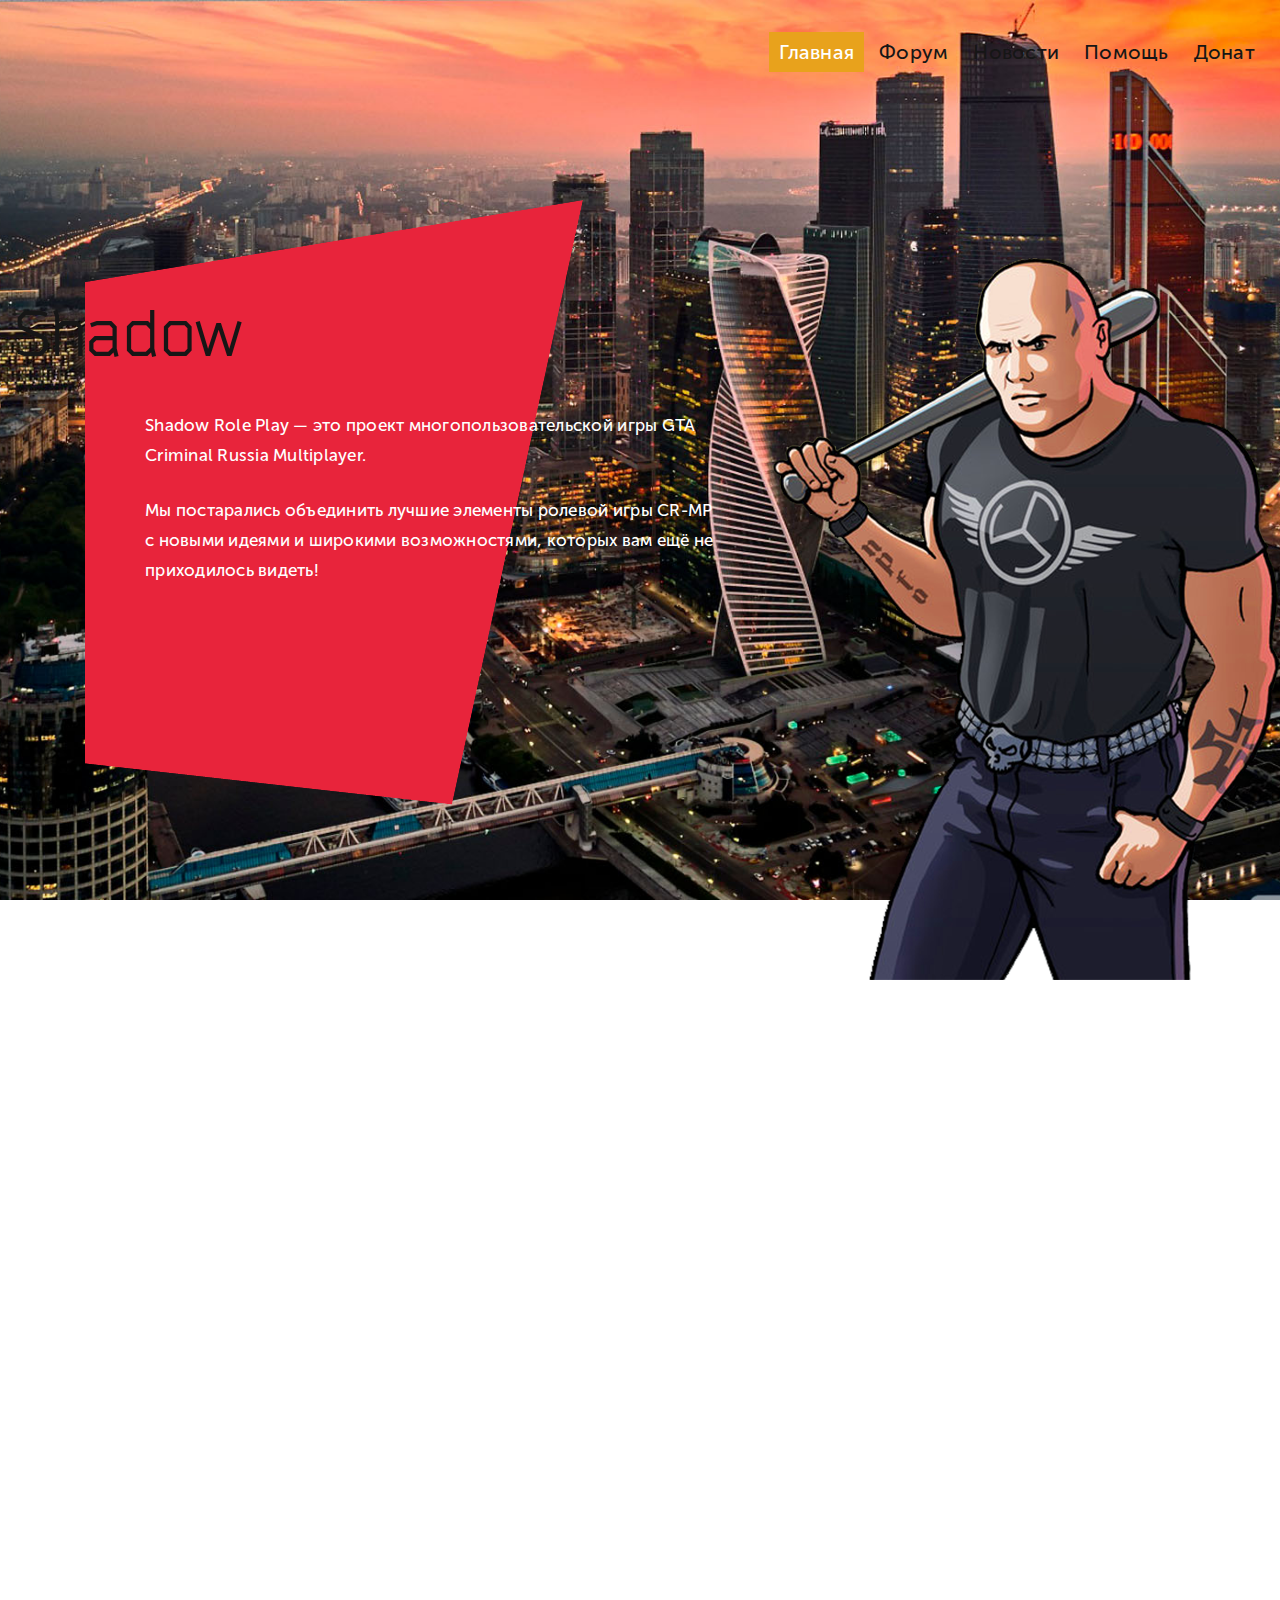
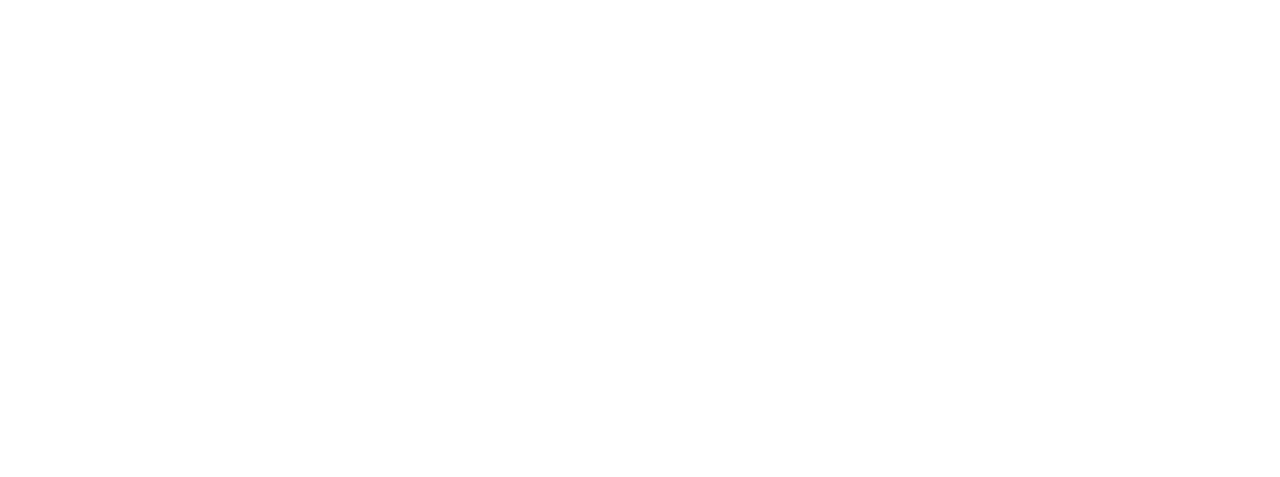
==== commit cc442eeb: "Update index.html" ====
--- a/index.html
+++ b/index.html
@@ -37,7 +37,7 @@
                 <h1 class="wow fadeInLeft" data-wow-delay="0.2s">Shadow</h1>
                 <div class="text wow fadeInLeft" data-wow-delay="0.8s">
                     <p>Shadow Role Play — это проект многопользовательской 
-                    игры GTA Shadow Russia Multiplayer. </p>
+                    игры GTA Criminal Russia Multiplayer. </p>
 
                     <p>Мы постарались объединить лучшие элементы ролевой игры CR-MP 
                     с новыми идеями и широкими возможностями, которых вам 
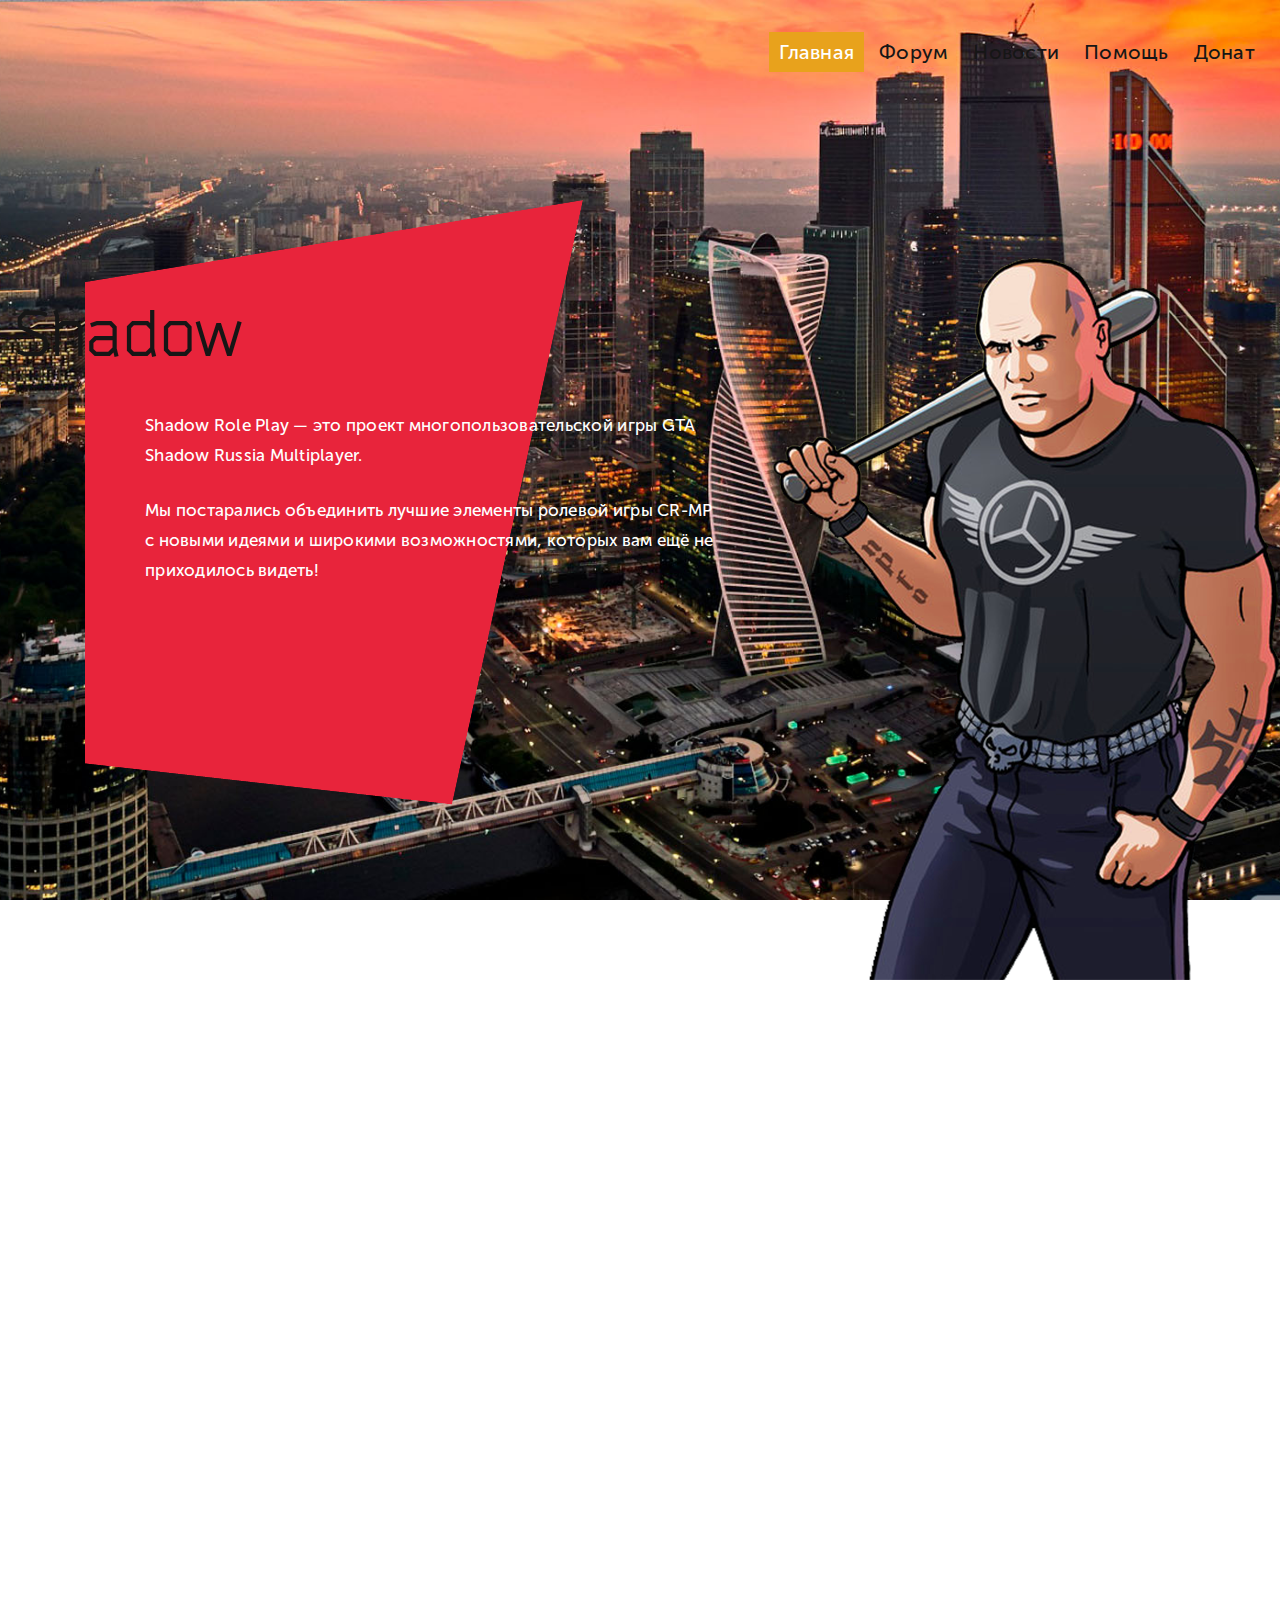
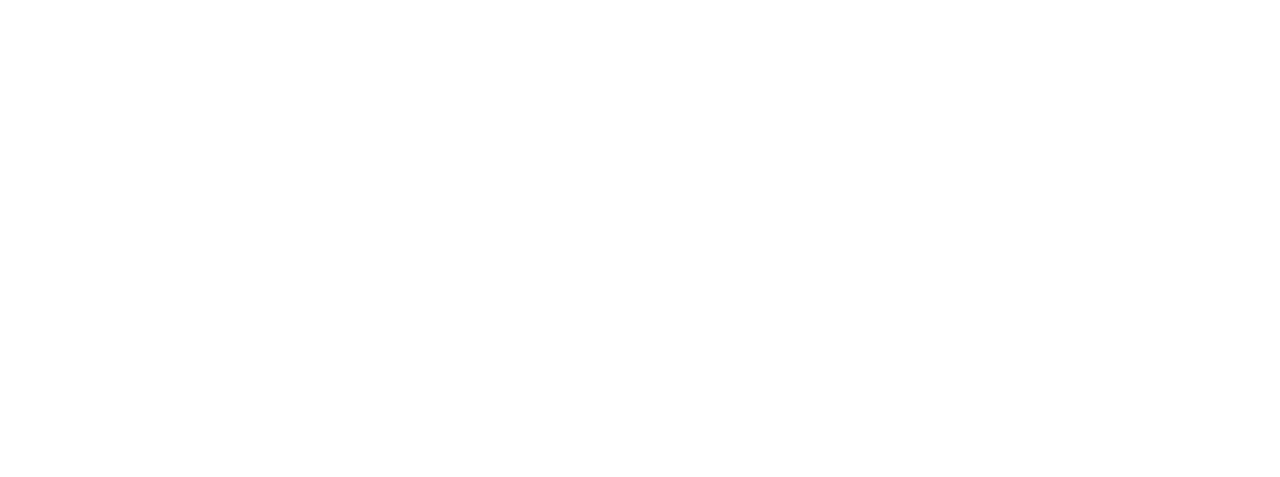
==== commit f5d86686: "Revert "Update index.html"" ====
--- a/index.html
+++ b/index.html
@@ -37,7 +37,7 @@
                 <h1 class="wow fadeInLeft" data-wow-delay="0.2s">Shadow</h1>
                 <div class="text wow fadeInLeft" data-wow-delay="0.8s">
                     <p>Shadow Role Play — это проект многопользовательской 
-                    игры GTA Criminal Russia Multiplayer. </p>
+                    игры GTA Shadow Russia Multiplayer. </p>
 
                     <p>Мы постарались объединить лучшие элементы ролевой игры CR-MP 
                     с новыми идеями и широкими возможностями, которых вам 
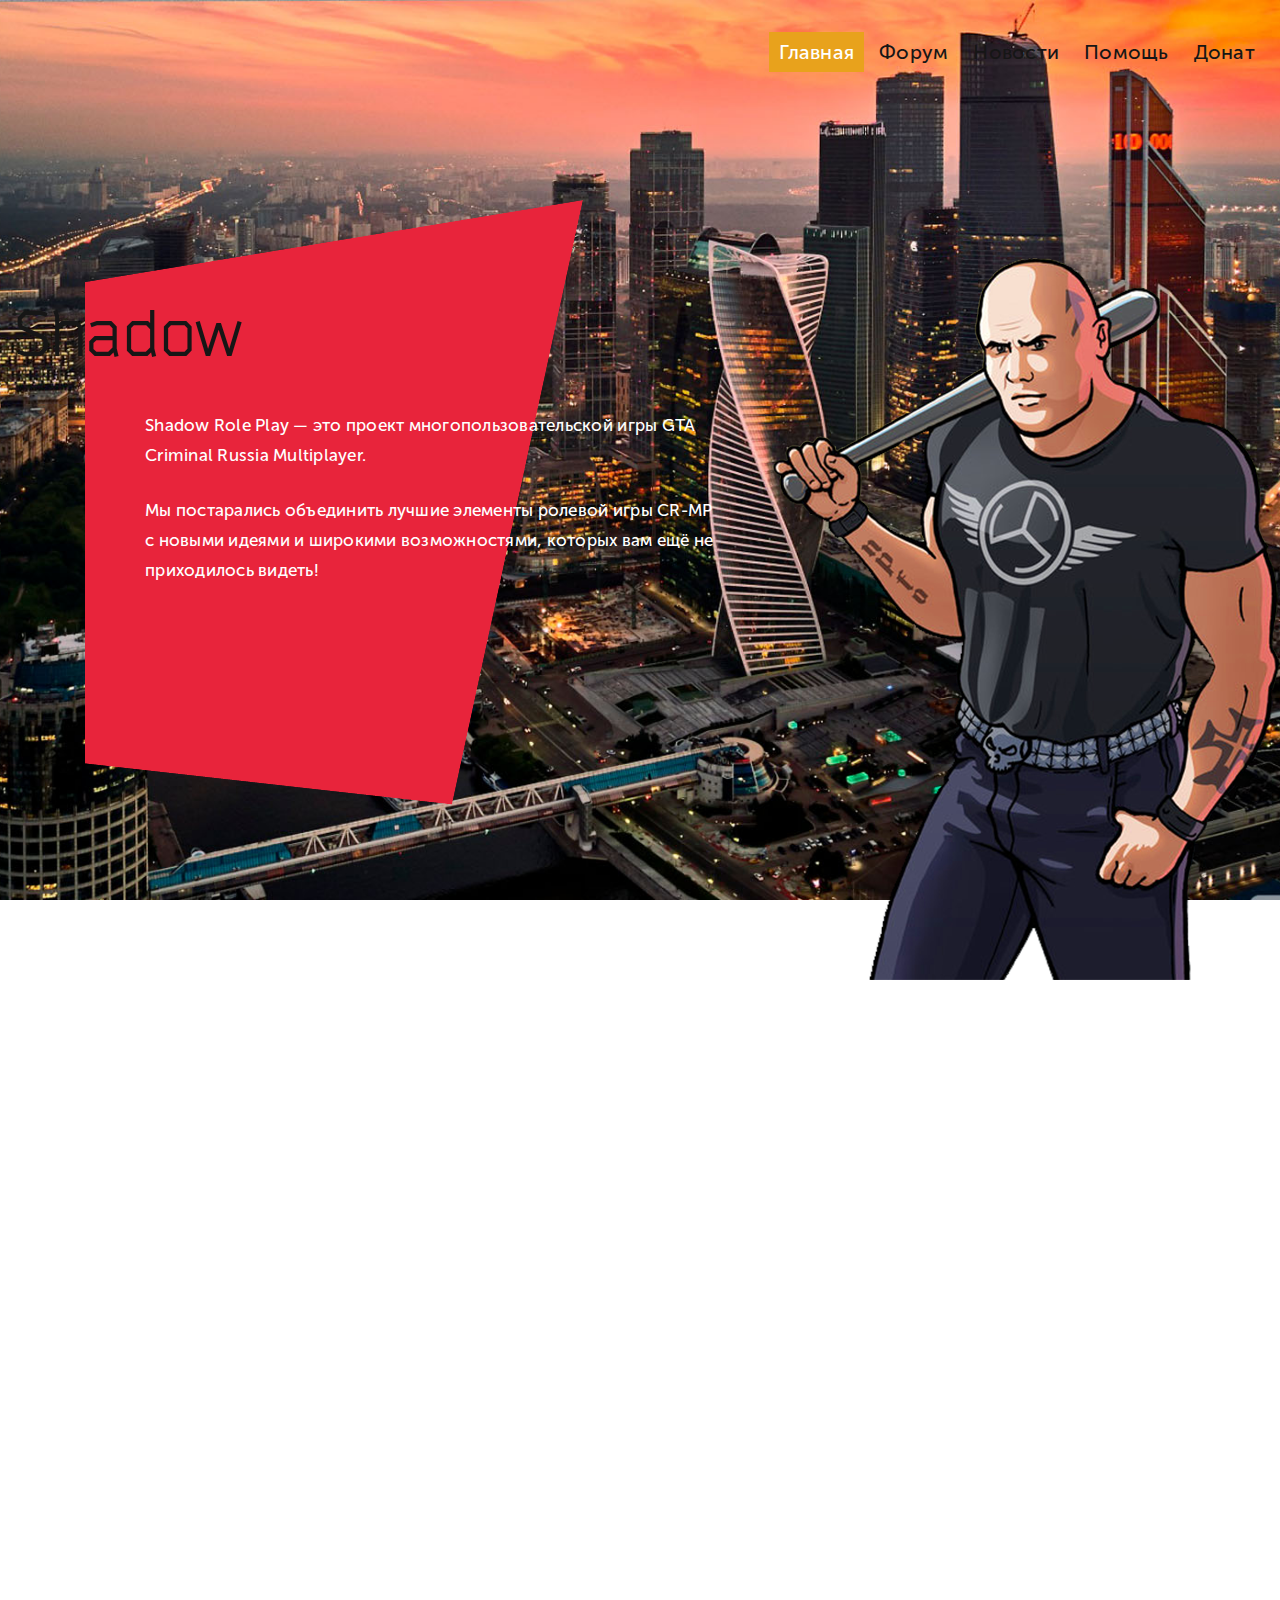
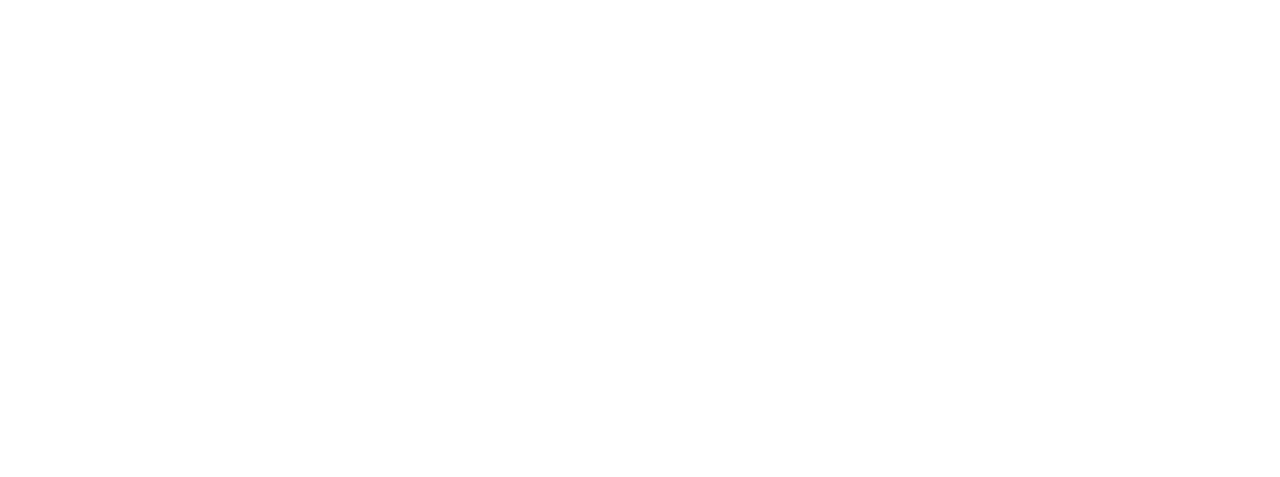
==== commit 9515cdee: "init.commit" ====
--- a/index.html
+++ b/index.html
@@ -37,7 +37,7 @@
                 <h1 class="wow fadeInLeft" data-wow-delay="0.2s">Shadow</h1>
                 <div class="text wow fadeInLeft" data-wow-delay="0.8s">
                     <p>Shadow Role Play — это проект многопользовательской 
-                    игры GTA Shadow Russia Multiplayer. </p>
+                    игры GTA Criminal Russia Multiplayer. </p>
 
                     <p>Мы постарались объединить лучшие элементы ролевой игры CR-MP 
                     с новыми идеями и широкими возможностями, которых вам 
